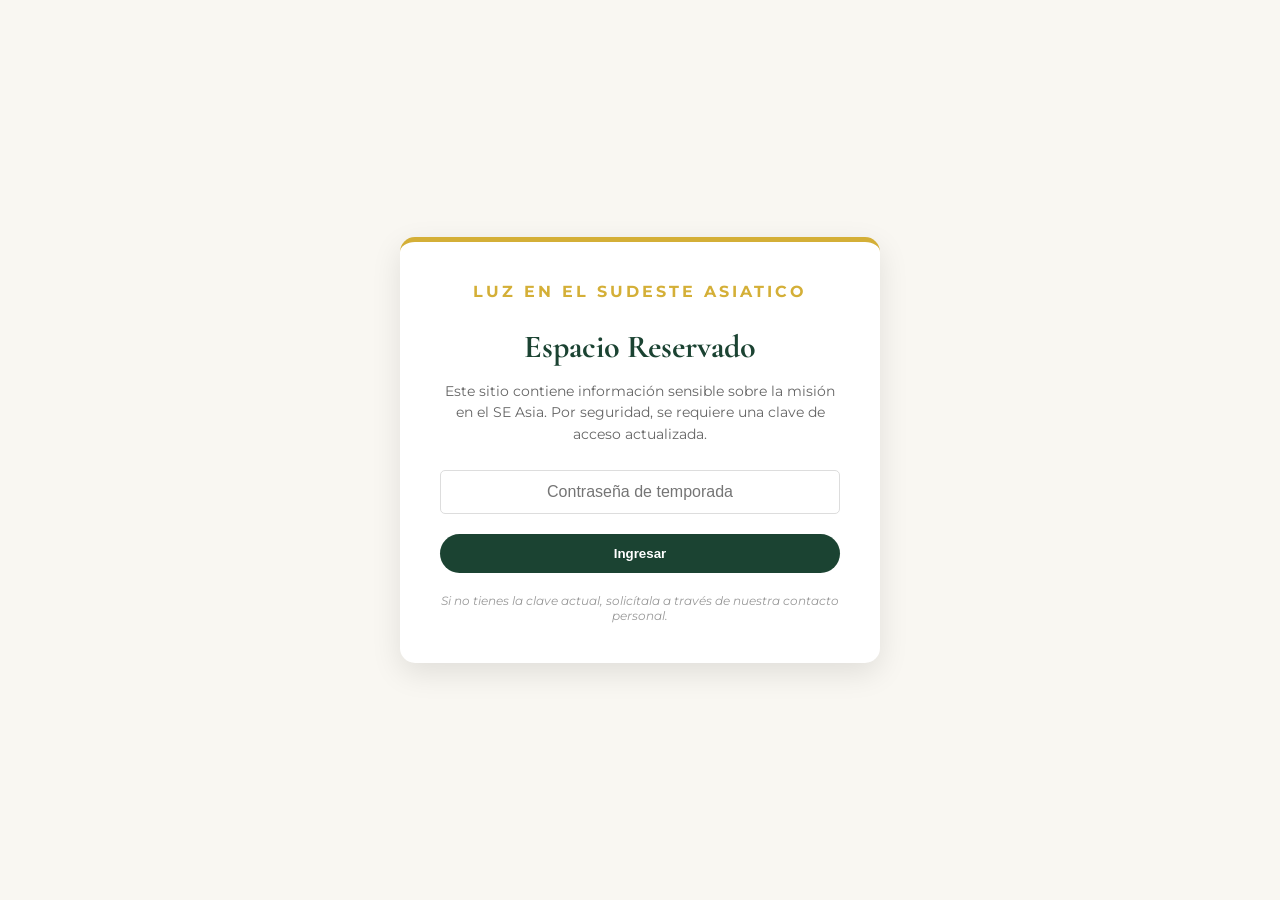
==== index.html @ c7003945 "final" ====
<!DOCTYPE html>
<html lang="es">

<head>
    <meta charset="UTF-8">
    <meta name="viewport" content="width=device-width, initial-scale=1.0">
    <title>Luz en Malasia | Familia Filio Rojas</title>
    <link
        href="https://fonts.googleapis.com/css2?family=Cormorant+Garamond:ital,wght@0,600;1,500&family=Montserrat:wght@300;400;700&display=swap"
        rel="stylesheet">
    <link
        href="https://fonts.googleapis.com/css2?family=Montserrat:wght@300;400;700&family=Playfair+Display:ital,wght@0,700;1,400&display=swap"
        rel="stylesheet">
    <link rel="icon" type="image/png" href="photos/favicon.png">
    <link rel="apple-touch-icon" href="photos/favicon.png">
    <link rel="stylesheet" href="style.css">
</head>

<body>

    <header>
        <div class="logo">
            <span class="luz">LUZ</span> <span class="en-italic">en</span> MALASIA
        </div>
        <nav>
            <a href="index.html">Inicio</a>
            <a href="nosotros.html">Nosotros</a>
            <a href="malasia.html">Malasia</a>
            <a href="#apoyar" target="_blank" class="btn-nav">Apoyar</a>
        </nav>
    </header>

    <section class="hero"
        style="background-image: linear-gradient(rgba(8, 28, 21, 0.5), rgba(8, 28, 21, 0.3)), url('photos/las_ratas.jpeg');">
        <div class="hero-overlay"></div>
        <div class="hero-content">
            <h1>Una familia con un corazón para el Sudeste Asiático</h1>
            <p>Acompaña a la familia Filio Rojas en su misión de compartir esperanza en Malasia.</p>
            <div class="hero-buttons">
                <a href="nosotros.html" class="btn-primary">Nuestra Misión</a>
                <a href="malasia.html" class="btn-secondary">Motivos de Oración</a>
            </div>
        </div>
    </section>

    <section class="quote-section">
        <blockquote>
            "No vamos solos; vamos como una familia enviada por Su gracia."
            <span>— Familia Cusilayme Muñasqui</span>
        </blockquote>
        <img src="photos/aaaaaaaa.png" alt="Familia Cusilayme Muñasqui">
    </section>

    <section class="mission-video-section">
        <div class="container">
            <h2 class="section-subtitle">Nuestra Historia</h2>

            <div class="verse-container">
                <p class="bible-verse">
                    "Pero recibiréis poder, cuando haya venido sobre vosotros el Espíritu Santo, y me seréis testigos en
                    Jerusalén, en toda Judea, en Samaria, y hasta lo último de la tierra."
                </p>
                <span class="verse-ref" style="font-size: 1rem;">Hechos 1:8</span>
            </div>

            <div class="video-wrapper">
                <video controls poster="photos/LA DEFINITIVA.png">
                    <source src="photos/Proyecto Sudeste Asiatico.mp4" type="video/mp4">
                    Tu navegador no soporta el formato de video.
                </video>
            </div>
        </div>
    </section>

    <footer class="mini-footer">
        <p>© 2026 Familia Filio Rojas | Luz en Malasia</p>
    </footer>
</body>

<script>
    (function () {
        const session = localStorage.getItem("session_filio");
        const ahora = new Date().getTime();

        // Si no hay sesión o si ya pasaron más de 24 horas, regresa al login
        if (!session || ahora > session) {
            localStorage.removeItem("session_filio");
            window.location.href = "login.html";
        }
    })();
</script>

</html>
---- style.css ----
/* Variables de Color */
:root {
    --verde-selva: #266047;
    --dorado-luz: #D4AF37;
    --crema-fondo: #F9F7F2;
    --texto-oscuro: #2D2D2D;
    --blanco: #ffffff;
}

* {
    margin: 0;
    padding: 0;
    box-sizing: border-box;
}

body {
    font-family: 'Montserrat', sans-serif;
    background-color: var(--crema-fondo);
    color: var(--texto-oscuro);
    line-height: 1.6;
}

/* Header */
header {
    display: flex;
    justify-content: space-between;
    align-items: center;
    padding: 20px 8%;
    background: var(--blanco);
    position: sticky;
    top: 0;
    z-index: 1000;
    box-shadow: 0 2px 10px rgba(0, 0, 0, 0.05);
}

.logo {
    font-family: 'Cormorant Garamond', serif;
    font-weight: 600;
    font-size: 1.8rem;
    /* Un poco más grande */
    letter-spacing: 4px;
    /* Espaciado elegante */
    color: var(--verde-selva);
    text-transform: uppercase;
}

.logo span.en-italic {
    font-family: 'Cormorant Garamond', serif;
    text-transform: lowercase;
    font-style: italic;
    font-weight: 400;
    letter-spacing: 1px;
    margin: 0 5px;
}

.luz {
    color: var(--dorado-luz);
    font-weight: 700;
}



nav a {
    text-decoration: none;
    color: var(--texto-oscuro);
    margin-left: 30px;
    font-weight: 400;
    transition: 0.3s;
}

nav a:hover {
    color: var(--dorado-luz);
}

.btn-nav {
    background: var(--verde-selva);
    color: white !important;
    padding: 8px 20px;
    border-radius: 50px;
}

/* Hero Section */
.hero {
    height: 90vh;
    background: url('https://images.unsplash.com/photo-1596422846543-75c6fc18a5cf?q=80&w=2070') center/cover;
    /* Imagen temporal de Malasia */
    display: flex;
    align-items: center;
    justify-content: center;
    position: relative;
    color: var(--blanco);
    text-align: center;
}

.hero-overlay {
    position: absolute;
    top: 0;
    left: 0;
    width: 100%;
    height: 100%;
    background: rgba(5, 66, 42, 0.5);
    /* Filtro verde transparente */
}

.hero-content {
    position: relative;
    z-index: 1;
    max-width: 800px;
    padding: 0 20px;
}

.hero h1 {
    font-family: 'Cormorant Garamond', serif;
    font-size: 4.5rem;
    /* Más imponente */
    line-height: 1.1;
    font-weight: 600;
    margin-bottom: 25px;
    letter-spacing: 1px;
}

.hero p {
    font-size: 1.2rem;
    margin-bottom: 30px;
    font-weight: 300;
}

/* Botones */
.btn-primary,
.btn-secondary {
    display: inline-block;
    padding: 15px 35px;
    border-radius: 50px;
    text-decoration: none;
    font-weight: 700;
    margin: 10px;
    transition: 0.3s;
}

.btn-primary {
    background: var(--dorado-luz);
    color: white;
}

.btn-secondary {
    border: 2px solid white;
    color: white;
}

.btn-primary:hover {
    transform: translateY(-3px);
    background: #b8972f;
}

/* Sección Frase */
.quote-section {
    padding: 80px 10%;
    text-align: center;
    background: var(--crema-fondo);
}

blockquote {
    font-family: 'Playfair Display', serif;
    font-size: 2rem;
    font-style: italic;
    color: var(--verde-selva);
}

blockquote span {
    display: block;
    font-family: 'Montserrat', sans-serif;
    font-size: 1rem;
    font-style: normal;
    margin-top: 20px;
    color: #777;
    text-transform: uppercase;
    letter-spacing: 3px;
}

/* Sección Nosotros */
/* --- ESTILOS PÁGINA NOSOTROS --- */

.page-header {
    background-color: var(--verde-selva);
    color: white;
    padding: 80px 10%;
    text-align: center;
}

.page-header h1 {
    font-family: 'Cormorant Garamond', serif;
    font-size: 3.5rem;
    margin-bottom: 10px;
}

.story-container {
    padding: 60px 10%;
    max-width: 1200px;
    margin: auto;
}

.story-row {
    display: flex;
    align-items: center;
    gap: 50px;
    margin-bottom: 80px;
}

.story-row.reverse {
    flex-direction: row-reverse;
}

.story-image {
    flex: 1;
    overflow: hidden;
    border-radius: 15px;
    /* Bordes suaves */
    box-shadow: 0 15px 30px rgba(0, 0, 0, 0.1);
}

.story-image img {
    width: 100%;
    display: block;
    transition: transform 0.5s;
}

.story-image img:hover {
    transform: scale(1.05);
}

.story-text {
    flex: 1;
}

.story-text h2 {
    font-family: 'Cormorant Garamond', serif;
    font-size: 2.5rem;
    color: var(--verde-selva);
    margin-bottom: 20px;
}

.story-text p {
    margin-bottom: 15px;
    color: #555;
    font-size: 1.1rem;
}

.mini-footer {
    text-align: center;
    padding: 40px;
    background: #f1f1f1;
    font-size: 0.9rem;
    color: #888;
}

/* Responsivo para móviles */
@media (max-width: 768px) {

    .story-row,
    .story-row.reverse {
        flex-direction: column;
        text-align: center;
    }
}

/* Sección Malasia */
/* --- ESTILOS PÁGINA MALASIA --- */

.dark-green {
    background-color: #266047 !important;
    /* Un verde más profundo para Malasia */
}

.stats-grid {
    display: flex;
    justify-content: space-around;
    padding: 60px 10%;
    background: var(--blanco);
    text-align: center;
}

.stat-item h3 {
    font-family: 'Cormorant Garamond', serif;
    font-size: 3rem;
    color: var(--dorado-luz);
    margin-bottom: 5px;
}

.stat-item p {
    text-transform: uppercase;
    letter-spacing: 2px;
    font-weight: 700;
    font-size: 0.8rem;
    color: #888;
}

.spiritual-context {
    padding: 80px 10%;
    display: flex;
    align-items: center;
    gap: 50px;
    background: #fdfaf5;
}

.content-wrapper {
    display: flex;
    gap: 40px;
    align-items: center;
    max-width: 1100px;
    margin: auto;
}

.img-rounded {
    border-radius: 50% 50% 0 0;
    /* Forma de arco, muy común en arquitectura asiática */
    width: 100%;
    max-width: 400px;
    box-shadow: 0 10px 20px rgba(0, 0, 0, 0.1);
}

.mission-focus {
    padding: 80px 10%;
    display: grid;
    grid-template-columns: 1fr 1fr;
    gap: 40px;
}

.focus-card {
    padding: 40px;
    background: var(--verde-selva);
    color: white;
    border-radius: 10px;
}

.focus-card h3 {
    font-family: 'Cormorant Garamond', serif;
    font-size: 2rem;
    color: var(--dorado-luz);
    margin-bottom: 20px;
}

/* Responsivo */
@media (max-width: 768px) {

    .content-wrapper,
    .mission-focus,
    .stats-grid {
        flex-direction: column;
        grid-template-columns: 1fr;
    }
}

/* --- MAPA Y ORACIÓN PROFESIONAL --- */

/* --- DISEÑO SIMÉTRICO: MAPA Y ORACIÓN --- */

.mission-context-unified {
    padding: 100px 8%;
    background-color: var(--crema-fondo);
}

.unified-container {
    display: grid;
    grid-template-columns: 1fr 1fr;
    /* Mitad y mitad exacto */
    gap: 80px;
    /* Espacio generoso entre las dos columnas */
    max-width: 1200px;
    margin: auto;
    align-items: start;
}

.section-subtitle {
    font-family: 'Cormorant Garamond', serif;
    font-size: 2.5rem;
    color: var(--verde-selva);
    margin-bottom: 35px;
    border-bottom: 1px solid var(--dorado-luz);
    display: inline-block;
    padding-bottom: 10px;
}

/* Contenedor del Mapa */
.map-wrapper {
    border-radius: 12px;
    overflow: hidden;
    box-shadow: 0 15px 35px rgba(0, 0, 0, 0.08);
    border: 1px solid #ddd;
}

.caption-text {
    margin-top: 20px;
    font-size: 0.9rem;
    color: #777;
    font-style: italic;
    text-align: center;
}

/* Lista de Oración Profesional */
.prayer-list-clean {
    display: flex;
    flex-direction: column;
    gap: 30px;
}

.p-item-row {
    display: flex;
    gap: 20px;
    align-items: flex-start;
}

.p-item-row i {
    color: var(--dorado-luz);
    font-size: 1.4rem;
    margin-top: 5px;
}

.p-text strong {
    font-family: 'Montserrat', sans-serif;
    font-size: 1.1rem;
    color: var(--verde-selva);
    display: block;
    margin-bottom: 5px;
    letter-spacing: 0.5px;
}

.p-text p {
    font-size: 0.95rem;
    color: #666;
    line-height: 1.5;
}

/* Responsivo para tablets y móviles */
@media (max-width: 992px) {
    .unified-container {
        grid-template-columns: 1fr;
        /* Se apilan en pantallas pequeñas */
        gap: 50px;
    }

    .section-subtitle {
        font-size: 2.2rem;
    }
}

/* --- SECCIÓN ESTADÍSTICAS --- */
.stats-section {
    padding: 50px 10%;
    background: #fff;
    margin-top: -40px;
    /* Eleva un poco la sección sobre el header */
}

.stats-container {
    display: flex;
    justify-content: space-around;
    background: white;
    padding: 40px;
    border-radius: 15px;
    box-shadow: 0 10px 40px rgba(0, 0, 0, 0.05);
}

.stat-card {
    text-align: center;
}

.stat-card i {
    color: var(--dorado-luz);
    font-size: 1.8rem;
    margin-bottom: 15px;
}

.stat-card h3 {
    font-family: 'Cormorant Garamond', serif;
    font-size: 2.5rem;
    color: var(--verde-selva);
    margin-bottom: 5px;
}

.stat-card p {
    font-size: 0.85rem;
    text-transform: uppercase;
    letter-spacing: 1px;
    color: #888;
}

/* --- CONTEXTO ESPIRITUAL V2 --- */
.spiritual-context-v2 {
    padding: 100px 10%;
    background-color: #fff;
}

.spiritual-context-v2 .content-wrapper {
    display: grid;
    grid-template-columns: 1.2fr 0.8fr;
    gap: 80px;
    align-items: center;
}

.sub-label {
    color: var(--dorado-luz);
    text-transform: uppercase;
    letter-spacing: 3px;
    font-weight: 700;
    font-size: 0.8rem;
}

.accent-line {
    width: 60px;
    height: 3px;
    background: var(--dorado-luz);
    margin: 20px 0;
}

.text-side h2 {
    font-family: 'Cormorant Garamond', serif;
    font-size: 3rem;
    color: var(--verde-selva);
    margin-top: 10px;
}

.image-side .image-frame {
    position: relative;
    padding: 15px;
    border: 1px solid #e0e0e0;
}

.image-side img {
    width: 100%;
    display: block;
    filter: grayscale(20%);
    transition: 0.5s;
}

.image-side img:hover {
    filter: grayscale(0%);
}

/* Responsivo */
@media (max-width: 992px) {
    .stats-container {
        flex-direction: column;
        gap: 40px;
    }

    .spiritual-context-v2 .content-wrapper {
        grid-template-columns: 1fr;
    }
}

/* --- ESTILOS ESPECÍFICOS DEL CARRUSEL --- */

.carrusel-mode {
    align-items: center; /* Centra verticalmente el texto y el carrusel */
}

.carrusel-container {
    position: relative;
    overflow: hidden; /* Oculta las fotos que no se están viendo */
    border-radius: 12px; /* Mismo borde suave que el resto del diseño */
    border: 1px solid #ddd;
    box-shadow: 0 15px 35px rgba(0,0,0,0.08);
}

.carrusel-track {
    display: flex; /* Alinea las fotos una al lado de la otra */
    transition: transform 0.5s ease-in-out; /* Animación suave al cambiar */
    width: 300%; /* Si son 3 fotos, el ancho total es 300% */
}

.carrusel-track img {
    width: 33.33%; /* Cada foto ocupa 1/3 del ancho total (un contenedor completo) */
    display: block;
    object-fit: cover; /* Asegura que la foto llene el espacio sin deformarse */
    height: 400px; /* Ajusta la altura para que coincida con el bloque estático */
}

/* Botones de Navegación */
.carrusel-btn {
    position: absolute;
    top: 50%;
    transform: translateY(-50%);
    background: rgba(27, 67, 50, 0.7); /* Verde Selva con transparencia */
    color: white;
    border: none;
    padding: 15px;
    cursor: pointer;
    border-radius: 50%; /* Botones circulares */
    font-size: 1.2rem;
    transition: 0.3s;
    z-index: 10;
}

.carrusel-btn:hover {
    background: var(--dorado-luz); /* Cambia al dorado al pasar el ratón */
    color: #fff;
}

.carrusel-btn.prev { left: 15px; }
.carrusel-btn.next { right: 15px; }
 

/* --- SECCIÓN VIDEO Y VERSÍCULO --- */
/* --- AJUSTE FOTO EN SECCIÓN FRASE --- */
.quote-section {
    padding: 100px 10%;
    text-align: center;
    background: var(--crema-fondo);
    display: flex;
    flex-direction: column;
    align-items: center;
    gap: 40px;
}

.quote-section img {
    width: 500px; /* Tamaño controlado */
    height: 500px;
    object-fit: cover;
    border-radius: 50%; /* Foto circular más moderna */
    border: 5px solid white;
    box-shadow: var(--sombra-verde);
    transition: transform 0.3s ease;
}

.quote-section img:hover {
    transform: scale(1.05);
}

/* --- SECCIÓN VIDEO MODERNA (Sin marcos feos) --- */
.mission-video-section {
    padding: 80px 10%;
    text-align: center;
    background-color: var(--crema-fondo);
}

.mission-video-section .container {
    max-width: 1100px;
    margin: auto;
}

/* Estilo del Versículo */
.verse-container {
    margin-bottom: 60px;
}

.bible-verse {
    font-family: 'Playfair Display', serif;
    font-size: 1.6rem;
    color: var(--verde-suave);
    font-style: italic;
    max-width: 850px;
    margin: 0 auto 20px;
    line-height: 1.5;
    position: relative;
}

/* Contenedor de Video Ultra-Moderno */
.video-wrapper {
    position: relative;
    background: transparent; /* Adiós al fondo blanco */
    padding: 0; /* Adiós al marco */
    border-radius: 24px; /* Bordes redondeados modernos */
    box-shadow: 0 30px 60px -12px rgba(8, 28, 21, 0.2), 
                0 18px 36px -18px rgba(0, 0, 0, 0.3);
    overflow: hidden;
    max-width: 900px;
    margin: 0 auto;
    border: none;
    transition: transform 0.4s ease;
}

.video-wrapper:hover {
    transform: translateY(-5px); /* Pequeña elevación al pasar el mouse */
}

.video-wrapper video {
    width: 100%;
    display: block;
    aspect-ratio: 16 / 9;
    object-fit: cover;
    /* Eliminamos el borde del video para que use el del contenedor */
    border-radius: 24px; 
}

/* Ajuste responsivo */
@media (max-width: 768px) {
    .video-wrapper, .video-wrapper video {
        border-radius: 16px;
    }
    .bible-verse {
        font-size: 1.2rem;
    }
    .quote-section img {
        width: 150px;
        height: 150px;
    }
}
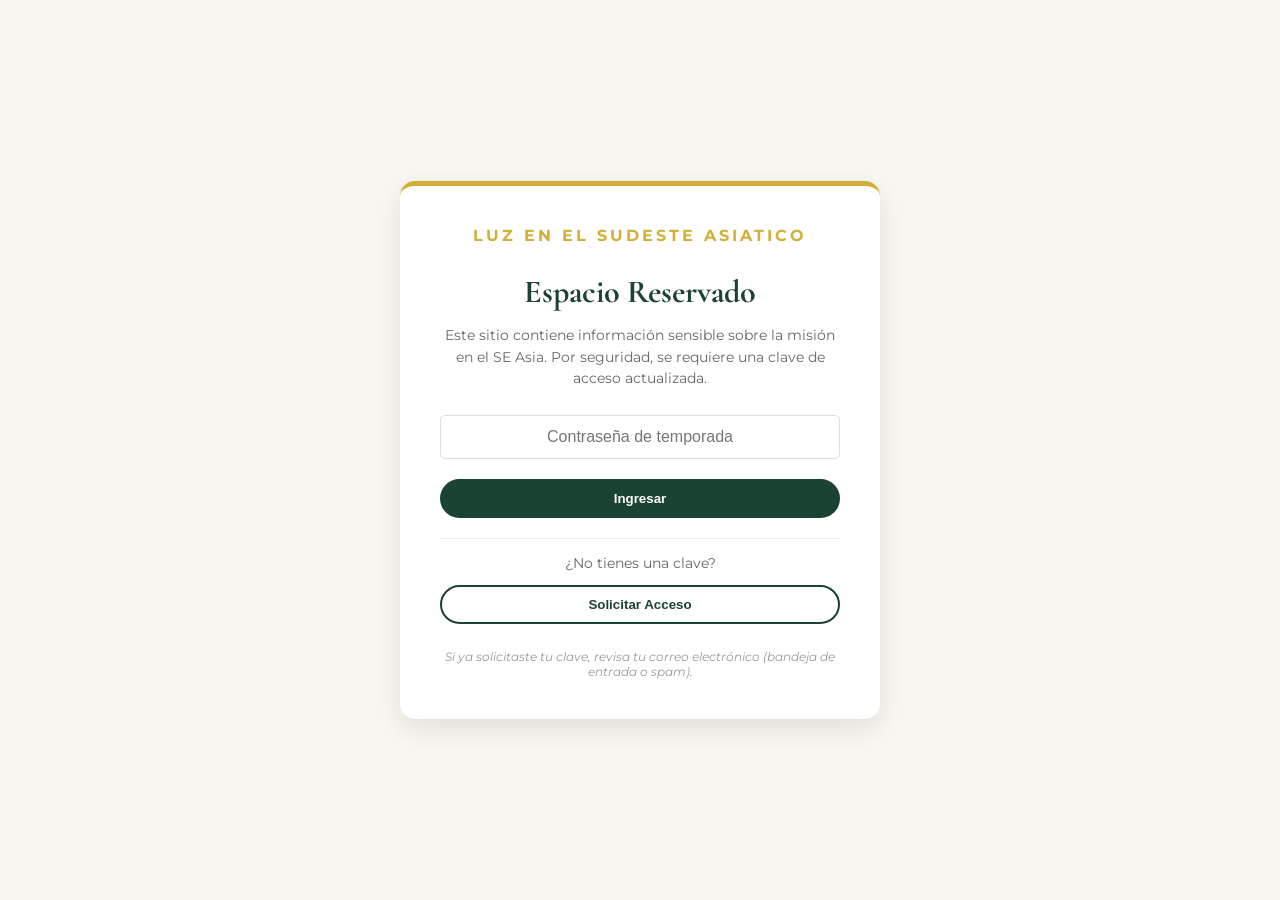
==== commit 661249bf: "ahora si final" ====
--- a/index.html
+++ b/index.html
@@ -4,13 +4,14 @@
 <head>
     <meta charset="UTF-8">
     <meta name="viewport" content="width=device-width, initial-scale=1.0">
-    <title>Luz en Malasia | Familia Filio Rojas</title>
+    <title>Luz en el Sudeste Asiatico | Familia Cusilayme Muñasqui</title>
     <link
         href="https://fonts.googleapis.com/css2?family=Cormorant+Garamond:ital,wght@0,600;1,500&family=Montserrat:wght@300;400;700&display=swap"
         rel="stylesheet">
     <link
         href="https://fonts.googleapis.com/css2?family=Montserrat:wght@300;400;700&family=Playfair+Display:ital,wght@0,700;1,400&display=swap"
         rel="stylesheet">
+    <link rel="stylesheet" href="https://cdnjs.cloudflare.com/ajax/libs/font-awesome/6.0.0/css/all.min.css">
     <link rel="icon" type="image/png" href="photos/favicon.png">
     <link rel="apple-touch-icon" href="photos/favicon.png">
     <link rel="stylesheet" href="style.css">
@@ -22,11 +23,16 @@
         <div class="logo">
             <span class="luz">LUZ</span> <span class="en-italic">en</span> MALASIA
         </div>
-        <nav>
+
+        <button class="menu-toggle" id="mobile-menu">
+            <i class="fa-solid fa-bars"></i>
+        </button>
+
+        <nav id="nav-menu">
             <a href="index.html">Inicio</a>
             <a href="nosotros.html">Nosotros</a>
             <a href="malasia.html">Malasia</a>
-            <a href="#apoyar" target="_blank" class="btn-nav">Apoyar</a>
+            <a href="https://www.purecharity.com/checkout/603636" target="_blank" class="btn-nav">Apoyar</a>
         </nav>
     </header>
 
@@ -35,7 +41,7 @@
         <div class="hero-overlay"></div>
         <div class="hero-content">
             <h1>Una familia con un corazón para el Sudeste Asiático</h1>
-            <p>Acompaña a la familia Filio Rojas en su misión de compartir esperanza en Malasia.</p>
+            <p>Acompaña a la familia Cusilayme Muñasqui en su misión de compartir esperanza en Malasia.</p>
             <div class="hero-buttons">
                 <a href="nosotros.html" class="btn-primary">Nuestra Misión</a>
                 <a href="malasia.html" class="btn-secondary">Motivos de Oración</a>
@@ -73,21 +79,33 @@
     </section>
 
     <footer class="mini-footer">
-        <p>© 2026 Familia Filio Rojas | Luz en Malasia</p>
+        <p>© 2026 Familia Cusilayme Muñasqui | Luz en Malasia</p>
     </footer>
 </body>
 
 <script>
+    // 1. Control de Sesión
     (function () {
         const session = localStorage.getItem("session_filio");
         const ahora = new Date().getTime();
-
-        // Si no hay sesión o si ya pasaron más de 24 horas, regresa al login
-        if (!session || ahora > session) {
+        if (!session || ahora > parseInt(session)) {
             localStorage.removeItem("session_filio");
             window.location.href = "login.html";
         }
     })();
+
+    // 2. Control de Menú Móvil
+    const mobileMenu = document.getElementById('mobile-menu');
+    const navMenu = document.getElementById('nav-menu');
+
+    if (mobileMenu && navMenu) { // Verificamos que existan para evitar errores
+        mobileMenu.addEventListener('click', () => {
+            navMenu.classList.toggle('active');
+            const icon = mobileMenu.querySelector('i');
+            icon.classList.toggle('fa-bars');
+            icon.classList.toggle('fa-xmark');
+        });
+    }
 </script>
 
 </html>
--- a/style.css
+++ b/style.css
@@ -551,28 +551,37 @@
 /* --- ESTILOS ESPECÍFICOS DEL CARRUSEL --- */
 
 .carrusel-mode {
-    align-items: center; /* Centra verticalmente el texto y el carrusel */
+    align-items: center;
+    /* Centra verticalmente el texto y el carrusel */
 }
 
 .carrusel-container {
     position: relative;
-    overflow: hidden; /* Oculta las fotos que no se están viendo */
-    border-radius: 12px; /* Mismo borde suave que el resto del diseño */
+    overflow: hidden;
+    /* Oculta las fotos que no se están viendo */
+    border-radius: 12px;
+    /* Mismo borde suave que el resto del diseño */
     border: 1px solid #ddd;
-    box-shadow: 0 15px 35px rgba(0,0,0,0.08);
+    box-shadow: 0 15px 35px rgba(0, 0, 0, 0.08);
 }
 
 .carrusel-track {
-    display: flex; /* Alinea las fotos una al lado de la otra */
-    transition: transform 0.5s ease-in-out; /* Animación suave al cambiar */
-    width: 300%; /* Si son 3 fotos, el ancho total es 300% */
+    display: flex;
+    /* Alinea las fotos una al lado de la otra */
+    transition: transform 0.5s ease-in-out;
+    /* Animación suave al cambiar */
+    width: 300%;
+    /* Si son 3 fotos, el ancho total es 300% */
 }
 
 .carrusel-track img {
-    width: 33.33%; /* Cada foto ocupa 1/3 del ancho total (un contenedor completo) */
+    width: 33.33%;
+    /* Cada foto ocupa 1/3 del ancho total (un contenedor completo) */
     display: block;
-    object-fit: cover; /* Asegura que la foto llene el espacio sin deformarse */
-    height: 400px; /* Ajusta la altura para que coincida con el bloque estático */
+    object-fit: cover;
+    /* Asegura que la foto llene el espacio sin deformarse */
+    height: 400px;
+    /* Ajusta la altura para que coincida con el bloque estático */
 }
 
 /* Botones de Navegación */
@@ -580,25 +589,33 @@
     position: absolute;
     top: 50%;
     transform: translateY(-50%);
-    background: rgba(27, 67, 50, 0.7); /* Verde Selva con transparencia */
+    background: rgba(27, 67, 50, 0.7);
+    /* Verde Selva con transparencia */
     color: white;
     border: none;
     padding: 15px;
     cursor: pointer;
-    border-radius: 50%; /* Botones circulares */
+    border-radius: 50%;
+    /* Botones circulares */
     font-size: 1.2rem;
     transition: 0.3s;
     z-index: 10;
 }
 
 .carrusel-btn:hover {
-    background: var(--dorado-luz); /* Cambia al dorado al pasar el ratón */
+    background: var(--dorado-luz);
+    /* Cambia al dorado al pasar el ratón */
     color: #fff;
 }
 
-.carrusel-btn.prev { left: 15px; }
-.carrusel-btn.next { right: 15px; }
- 
+.carrusel-btn.prev {
+    left: 15px;
+}
+
+.carrusel-btn.next {
+    right: 15px;
+}
+
 
 /* --- SECCIÓN VIDEO Y VERSÍCULO --- */
 /* --- AJUSTE FOTO EN SECCIÓN FRASE --- */
@@ -613,10 +630,12 @@
 }
 
 .quote-section img {
-    width: 500px; /* Tamaño controlado */
+    width: 500px;
+    /* Tamaño controlado */
     height: 500px;
     object-fit: cover;
-    border-radius: 50%; /* Foto circular más moderna */
+    border-radius: 50%;
+    /* Foto circular más moderna */
     border: 5px solid white;
     box-shadow: var(--sombra-verde);
     transition: transform 0.3s ease;
@@ -657,11 +676,14 @@
 /* Contenedor de Video Ultra-Moderno */
 .video-wrapper {
     position: relative;
-    background: transparent; /* Adiós al fondo blanco */
-    padding: 0; /* Adiós al marco */
-    border-radius: 24px; /* Bordes redondeados modernos */
-    box-shadow: 0 30px 60px -12px rgba(8, 28, 21, 0.2), 
-                0 18px 36px -18px rgba(0, 0, 0, 0.3);
+    background: transparent;
+    /* Adiós al fondo blanco */
+    padding: 0;
+    /* Adiós al marco */
+    border-radius: 24px;
+    /* Bordes redondeados modernos */
+    box-shadow: 0 30px 60px -12px rgba(8, 28, 21, 0.2),
+        0 18px 36px -18px rgba(0, 0, 0, 0.3);
     overflow: hidden;
     max-width: 900px;
     margin: 0 auto;
@@ -670,7 +692,8 @@
 }
 
 .video-wrapper:hover {
-    transform: translateY(-5px); /* Pequeña elevación al pasar el mouse */
+    transform: translateY(-5px);
+    /* Pequeña elevación al pasar el mouse */
 }
 
 .video-wrapper video {
@@ -679,19 +702,153 @@
     aspect-ratio: 16 / 9;
     object-fit: cover;
     /* Eliminamos el borde del video para que use el del contenedor */
-    border-radius: 24px; 
+    border-radius: 24px;
 }
 
 /* Ajuste responsivo */
 @media (max-width: 768px) {
-    .video-wrapper, .video-wrapper video {
+
+    .video-wrapper,
+    .video-wrapper video {
         border-radius: 16px;
     }
+
     .bible-verse {
         font-size: 1.2rem;
     }
+
     .quote-section img {
         width: 150px;
         height: 150px;
     }
+}
+
+/* Estilos base para el botón (oculto en desktop) */
+.menu-toggle {
+    display: none;
+    background: none;
+    border: none;
+    color: #D4AF37;
+    /* El dorado de tu identidad */
+    font-size: 1.8rem;
+    cursor: pointer;
+}
+
+/* Responsivo para Móviles */
+@media (max-width: 768px) {
+
+    @media (max-width: 768px) {
+
+        /* Ajuste del Hero para que no ocupe tanto espacio y se lea bien */
+        .hero h1 {
+            font-size: 2.5rem;
+            /* Reducimos de 4.5rem a 2.5rem */
+            line-height: 1.2;
+        }
+
+        .hero p {
+            font-size: 1rem;
+        }
+
+        /* Ajuste de la foto circular de la frase (estaba muy grande para móvil) */
+        .quote-section img {
+            width: 250px;
+            /* Tamaño adecuado para pantallas pequeñas */
+            height: 250px;
+        }
+
+        blockquote {
+            font-size: 1.4rem;
+            /* Texto de la frase más pequeño */
+        }
+
+        /* Ajuste de los títulos de secciones */
+        .page-header h1 {
+            font-size: 2.2rem;
+        }
+
+        .story-text h2 {
+            font-size: 1.8rem;
+        }
+
+        /* Ajuste del carrusel/mapa para que las fotos no se vean cortadas */
+        .carrusel-track img {
+            height: 250px;
+            /* Menos altura en móvil */
+        }
+
+        /* Estadísticas: menos tamaño para que quepan en pantalla */
+        .stat-item h3,
+        .stat-card h3 {
+            font-size: 2rem;
+        }
+
+        /* Padding general para que el contenido no toque los bordes */
+        header {
+            padding: 15px 5%;
+        }
+    }
+
+    .menu-toggle {
+        display: block;
+        /* Mostrar botón */
+    }
+
+    nav {
+        display: none;
+        /* Ocultar enlaces por defecto */
+        flex-direction: column;
+        position: absolute;
+        top: 80px;
+        /* Ajusta según el alto de tu header */
+        left: 0;
+        width: 100%;
+        background-color: #1B4332;
+        /* Tu verde oscuro */
+        padding: 20px 0;
+        text-align: center;
+        box-shadow: 0 5px 15px rgba(0, 0, 0, 0.2);
+        z-index: 1000;
+    }
+
+    nav.active {
+        display: flex;
+        /* Mostrar cuando se haga clic */
+    }
+
+    nav a {
+        margin: 15px 0;
+        width: 100%;
+        color: var(--blanco) !important;
+        /* Color claro para legibilidad */
+        margin-left: 0;
+        /* Quitamos el margen de 30px que traía de desktop */
+        font-size: 1.1rem;
+        display: block;
+    }
+
+    .btn-nav {
+        margin: 10px auto !important;
+        display: inline-block;
+        padding: 10px 30px;
+    }
+
+    @media (max-width: 480px) {
+        .hero h1 {
+            font-size: 2rem;
+        }
+
+        .hero-buttons {
+            display: flex;
+            flex-direction: column;
+            /* Botones uno sobre otro */
+            gap: 5px;
+        }
+
+        .btn-primary,
+        .btn-secondary {
+            width: 100%;
+            margin: 5px 0;
+        }
+    }
 }
